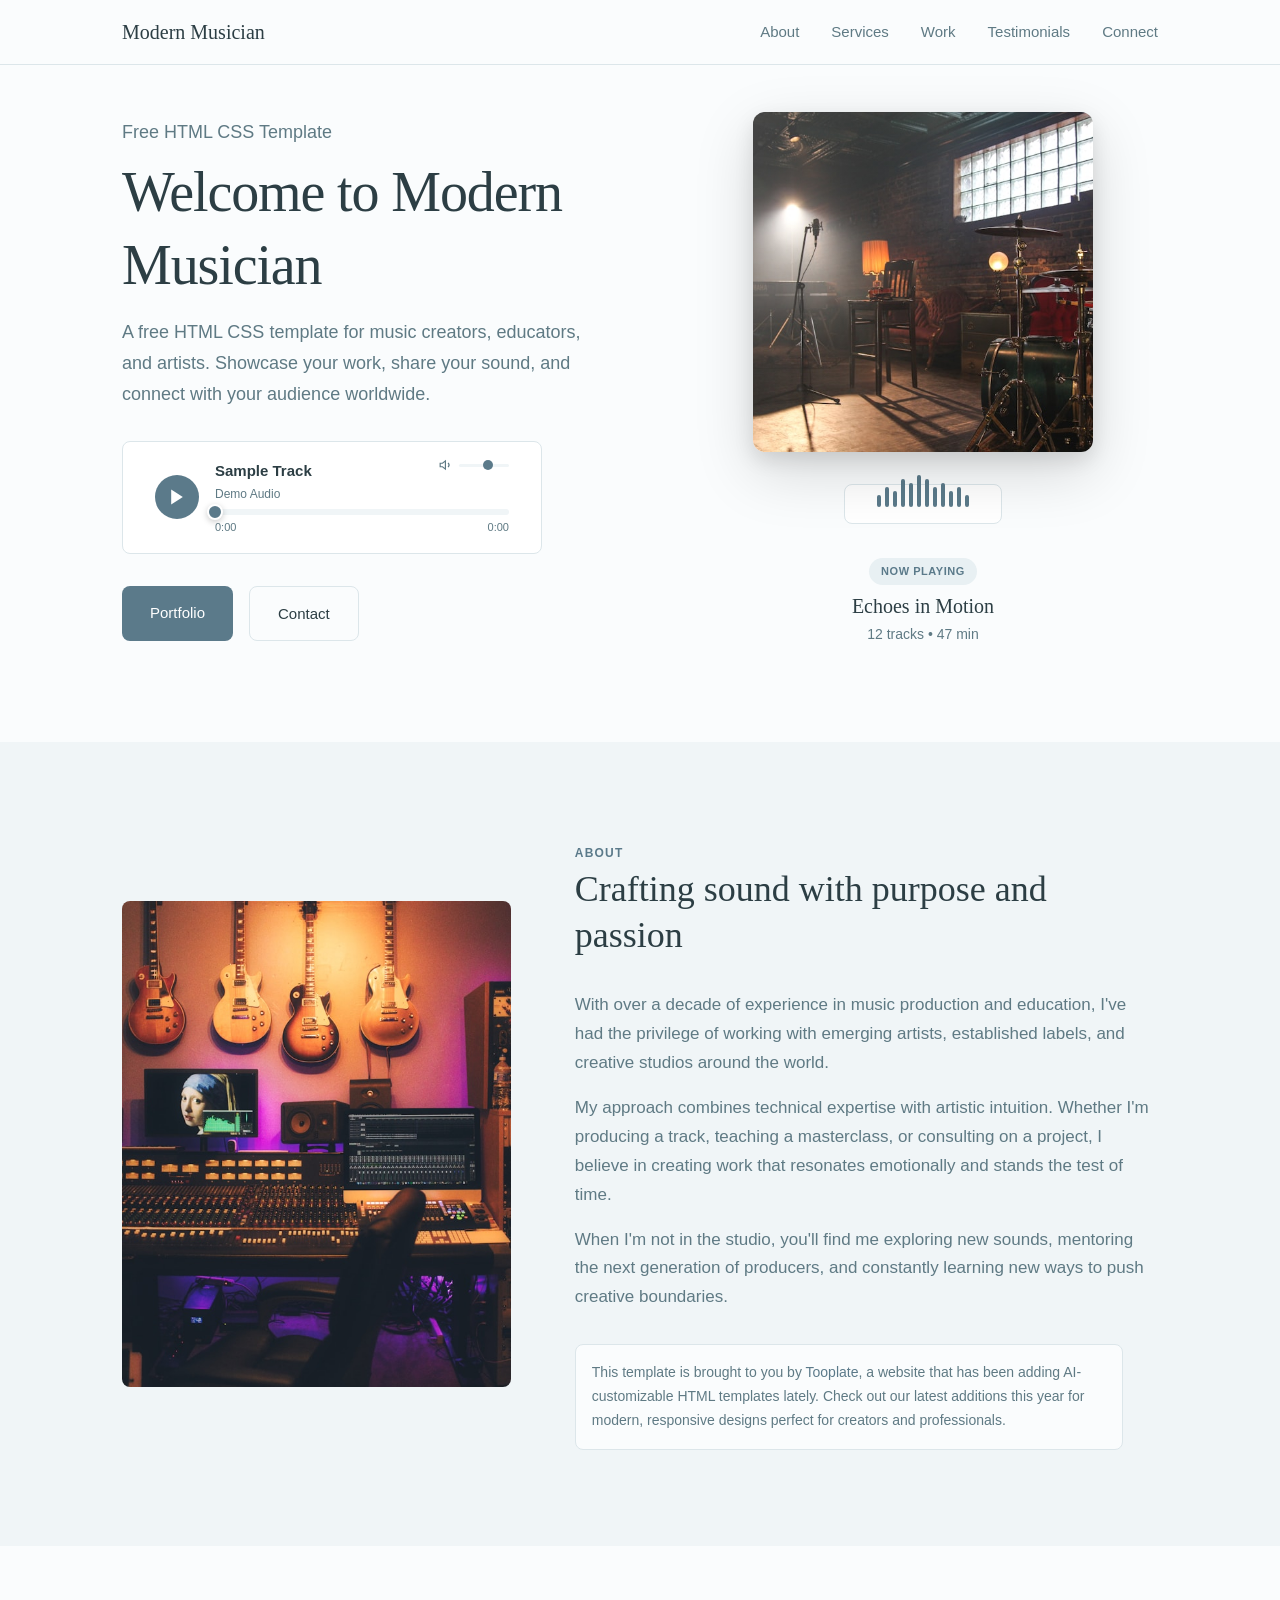
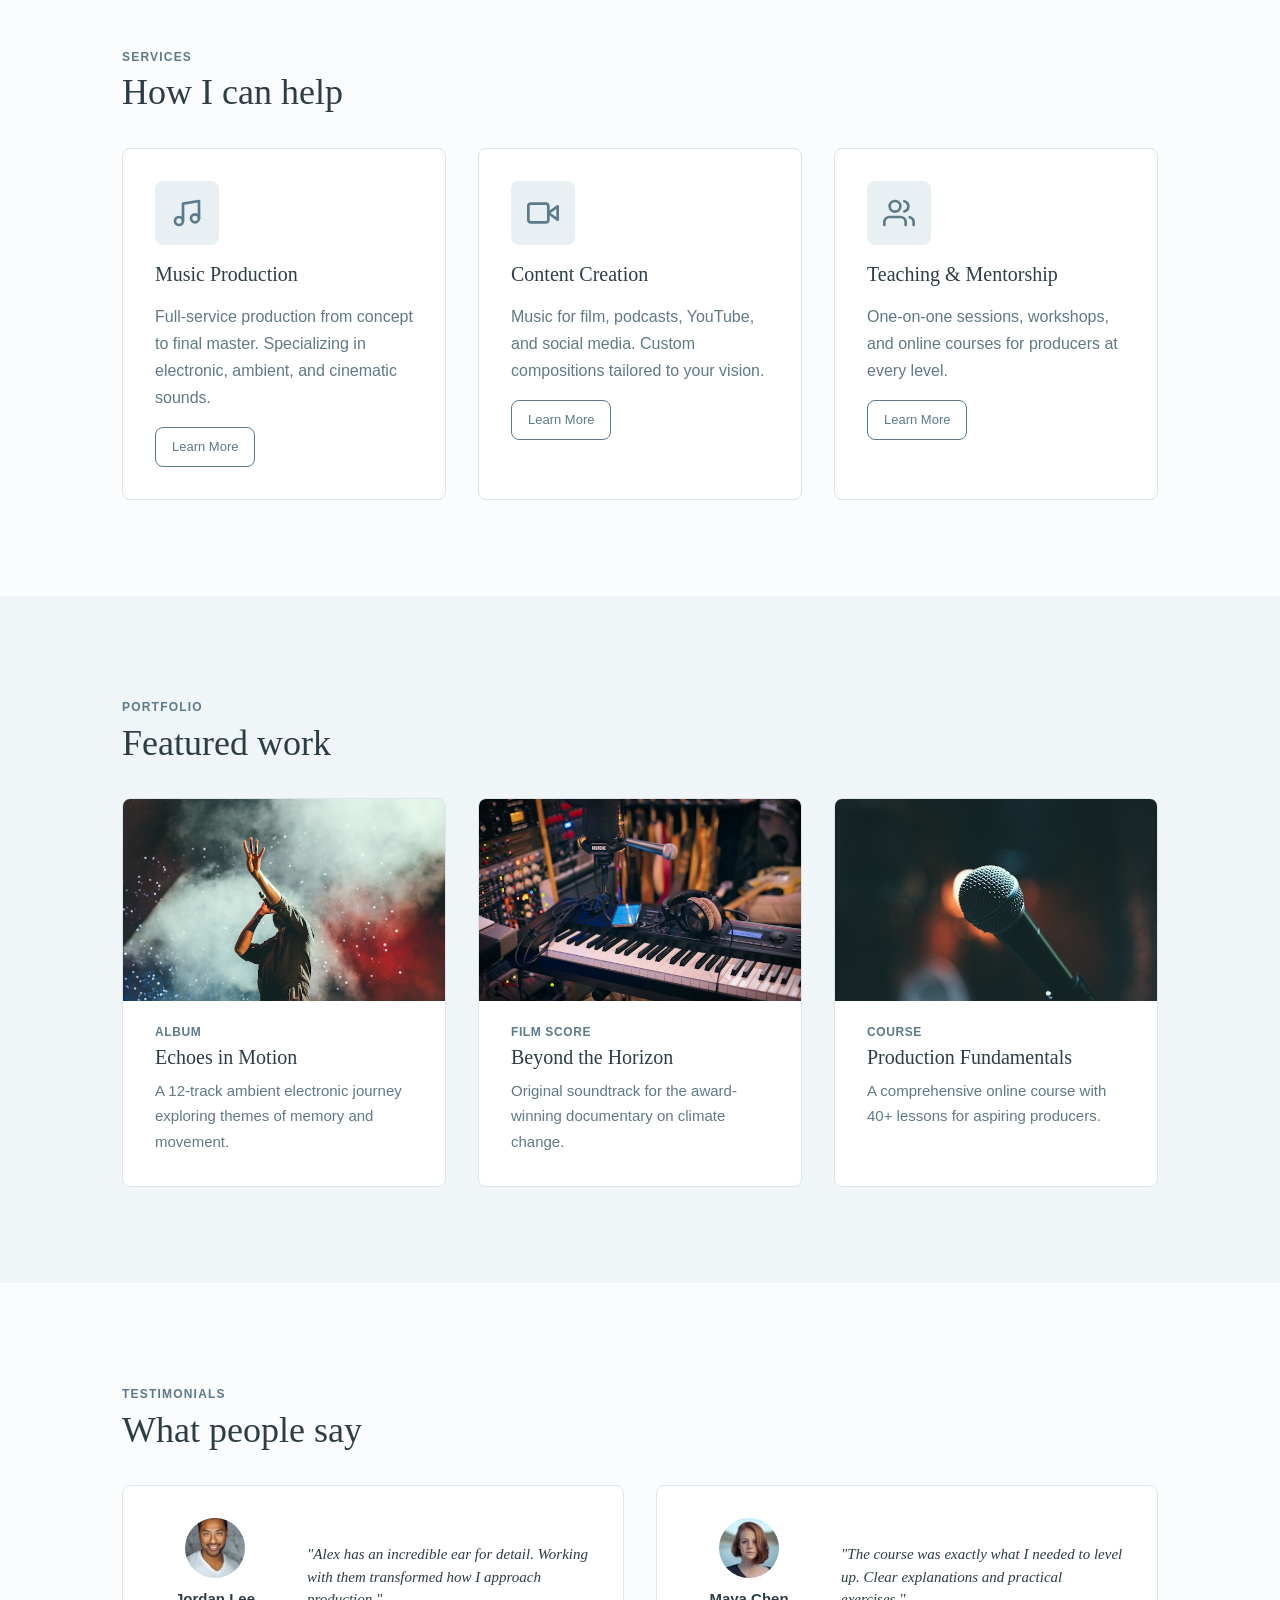
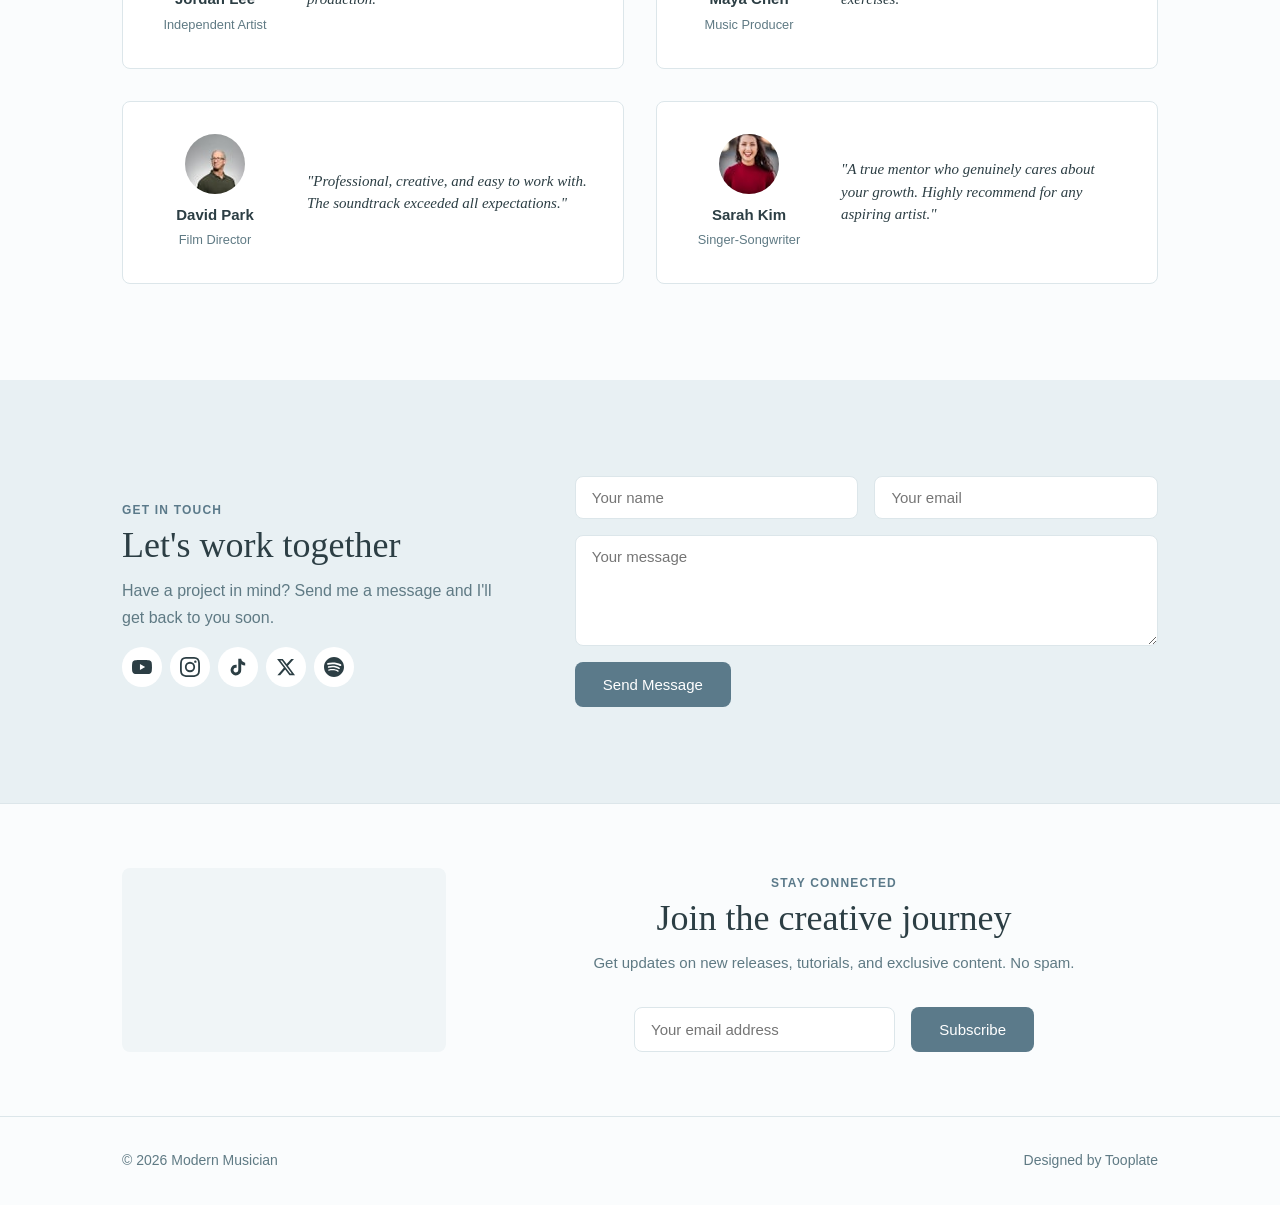
==== index.html @ 37bf0f90 "add a file" ====
<!DOCTYPE html>
<html lang="en">
<head>
    <meta charset="UTF-8">
    <meta name="viewport" content="width=device-width, initial-scale=1.0">
    <meta name="description" content="Personal brand website for music creators, teachers, and freelancers">
    <title>Akshara Somanaboina</title>
    <link rel="stylesheet" href="tooplate-musician-style.css">
<!--

Tooplate 2155 Modern Musician

https://www.tooplate.com/view/2155-modern-musician

Free HTML CSS Template

-->
</head>
<body>
    <!-- Header -->
    <header class="header">
        <div class="container header-inner">
            <a href="#" class="logo">Modern Musician</a>
            <button class="nav-toggle" aria-label="Toggle navigation" aria-expanded="false">
                <span></span>
                <span></span>
                <span></span>
            </button>
            <nav class="nav" id="nav">
                <ul class="nav-list">
                    <li><a href="#about" class="nav-link">About</a></li>
                    <li><a href="#services" class="nav-link">Services</a></li>
                    <li><a href="#work" class="nav-link">Work</a></li>
                    <li><a href="#testimonials" class="nav-link">Testimonials</a></li>
                    <li><a href="#contact" class="nav-link">Connect</a></li>
                </ul>
            </nav>
        </div>
    </header>

    <!-- Hero Section -->
    <section class="hero" id="hero">
        <div class="container">
            <div class="hero-grid">
                <div class="hero-content">
                    <p class="hero-tagline">Free HTML CSS Template</p>
                    <h1>Welcome to Modern Musician</h1>
                    <p class="hero-description">A free HTML CSS template for music creators, educators, and artists. Showcase your work, share your sound, and connect with your audience worldwide.</p>
                    
                    <!-- Audio Player -->
                    <div class="audio-player" id="audioPlayer">
                        <button class="audio-play-btn" id="playBtn" aria-label="Play">
                            <svg class="icon-play" width="20" height="20" viewBox="0 0 24 24" fill="currentColor">
                                <polygon points="5 3 19 12 5 21 5 3"/>
                            </svg>
                            <svg class="icon-pause" width="20" height="20" viewBox="0 0 24 24" fill="currentColor" style="display: none;">
                                <rect x="6" y="4" width="4" height="16"/>
                                <rect x="14" y="4" width="4" height="16"/>
                            </svg>
                        </button>
                        <div class="audio-info">
                            <div class="audio-track-row">
                                <div class="audio-track-info">
                                    <span class="audio-title">Sample Track</span>
                                    <span class="audio-artist">Demo Audio</span>
                                </div>
                                <div class="volume-control">
                                    <svg class="volume-icon" width="14" height="14" viewBox="0 0 24 24" fill="none" stroke="currentColor" stroke-width="2">
                                        <polygon points="11 5 6 9 2 9 2 15 6 15 11 19 11 5"/>
                                        <path d="M15.54 8.46a5 5 0 0 1 0 7.07"/>
                                    </svg>
                                    <input type="range" id="volumeSlider" class="volume-slider" min="0" max="100" value="60">
                                </div>
                            </div>
                            <div class="audio-progress-wrap">
                                <div class="audio-progress-bar" id="progressBar">
                                    <div class="audio-progress-bg"></div>
                                    <div class="audio-progress" id="progress"></div>
                                    <div class="audio-progress-handle" id="progressHandle"></div>
                                </div>
                                <div class="audio-time">
                                    <span id="currentTime">0:00</span>
                                    <span id="duration">0:00</span>
                                </div>
                            </div>
                        </div>
                        <audio id="audio" preload="auto">
                            <source src="https://upload.wikimedia.org/wikipedia/commons/6/6e/Micronesia_National_Anthem.ogg" type="audio/ogg">
                            <!-- Replace with your own audio file: <source src="your-track.mp3" type="audio/mpeg"> -->
                        </audio>
                    </div>

                    <div class="btn-group">
                        <a href="#work" class="btn btn-primary">Portfolio</a>
                        <a href="#contact" class="btn btn-secondary">Contact</a>
                    </div>
                </div>

                <!-- Hero Visual -->
                <div class="hero-visual">
                    <div class="album-showcase">
                        <div class="album-cover">
                            <img src="images/musician-image-01.jpg" alt="Echoes in Motion album cover">
                            <div class="album-reflection"></div>
                        </div>
                        <div class="audio-visualizer" id="visualizer">
                            <span class="bar"></span>
                            <span class="bar"></span>
                            <span class="bar"></span>
                            <span class="bar"></span>
                            <span class="bar"></span>
                            <span class="bar"></span>
                            <span class="bar"></span>
                            <span class="bar"></span>
                            <span class="bar"></span>
                            <span class="bar"></span>
                            <span class="bar"></span>
                            <span class="bar"></span>
                        </div>
                        <div class="album-info-card">
                            <span class="album-badge">Now Playing</span>
                            <h3>Echoes in Motion</h3>
                            <p>12 tracks • 47 min</p>
                        </div>
                    </div>
                </div>
            </div>
        </div>
    </section>

    <!-- About Section -->
    <section class="about" id="about">
        <div class="container">
            <div class="about-grid">
                <div class="about-image">
                    <!-- Replace with your image -->
                    <img src="images/musician-image-02.jpg" alt="Modern Musician portrait">
                </div>
                <div class="about-text">
                    <span class="section-label">About</span>
                    <h2>Crafting sound with purpose and passion</h2>
                    <p>With over a decade of experience in music production and education, I've had the privilege of working with emerging artists, established labels, and creative studios around the world.</p>
                    <p>My approach combines technical expertise with artistic intuition. Whether I'm producing a track, teaching a masterclass, or consulting on a project, I believe in creating work that resonates emotionally and stands the test of time.</p>
                    <p>When I'm not in the studio, you'll find me exploring new sounds, mentoring the next generation of producers, and constantly learning new ways to push creative boundaries.</p>
                    <p class="about-note">This template is brought to you by <a href="about-tooplate.html">Tooplate</a>, a website that has been adding AI-customizable HTML templates lately. Check out our latest additions this year for modern, responsive designs perfect for creators and professionals.</p>
                </div>
            </div>
        </div>
    </section>

    <!-- Services Section -->
    <section class="services" id="services">
        <div class="container">
            <span class="section-label">Services</span>
            <h2>How I can help</h2>
            <div class="services-grid">
                <article class="service-card">
                    <div class="service-icon">
                        <svg width="24" height="24" viewBox="0 0 24 24" fill="none" stroke="currentColor" stroke-width="2" stroke-linecap="round" stroke-linejoin="round">
                            <path d="M9 18V5l12-2v13"/>
                            <circle cx="6" cy="18" r="3"/>
                            <circle cx="18" cy="16" r="3"/>
                        </svg>
                    </div>
                    <h3>Music Production</h3>
                    <p>Full-service production from concept to final master. Specializing in electronic, ambient, and cinematic sounds.</p>
                    <a href="#" class="btn-small">Learn More</a>
                </article>
                <article class="service-card">
                    <div class="service-icon">
                        <svg width="24" height="24" viewBox="0 0 24 24" fill="none" stroke="currentColor" stroke-width="2" stroke-linecap="round" stroke-linejoin="round">
                            <polygon points="23 7 16 12 23 17 23 7"/>
                            <rect x="1" y="5" width="15" height="14" rx="2" ry="2"/>
                        </svg>
                    </div>
                    <h3>Content Creation</h3>
                    <p>Music for film, podcasts, YouTube, and social media. Custom compositions tailored to your vision.</p>
                    <a href="#" class="btn-small">Learn More</a>
                </article>
                <article class="service-card">
                    <div class="service-icon">
                        <svg width="24" height="24" viewBox="0 0 24 24" fill="none" stroke="currentColor" stroke-width="2" stroke-linecap="round" stroke-linejoin="round">
                            <path d="M17 21v-2a4 4 0 0 0-4-4H5a4 4 0 0 0-4 4v2"/>
                            <circle cx="9" cy="7" r="4"/>
                            <path d="M23 21v-2a4 4 0 0 0-3-3.87"/>
                            <path d="M16 3.13a4 4 0 0 1 0 7.75"/>
                        </svg>
                    </div>
                    <h3>Teaching & Mentorship</h3>
                    <p>One-on-one sessions, workshops, and online courses for producers at every level.</p>
                    <a href="#" class="btn-small">Learn More</a>
                </article>
            </div>
        </div>
    </section>

    <!-- Featured Work Section -->
    <section class="work" id="work">
        <div class="container">
            <span class="section-label">Portfolio</span>
            <h2>Featured work</h2>
            <div class="work-grid">
                <article class="work-card">
                    <div class="work-image">
                        <img src="images/musician-image-03.jpg" alt="Echoes album artwork">
                    </div>
                    <div class="work-info">
                        <span class="work-category">Album</span>
                        <h3>Echoes in Motion</h3>
                        <p>A 12-track ambient electronic journey exploring themes of memory and movement.</p>
                    </div>
                </article>
                <article class="work-card">
                    <div class="work-image">
                        <img src="images/musician-image-04.jpg" alt="Documentary film still">
                    </div>
                    <div class="work-info">
                        <span class="work-category">Film Score</span>
                        <h3>Beyond the Horizon</h3>
                        <p>Original soundtrack for the award-winning documentary on climate change.</p>
                    </div>
                </article>
                <article class="work-card">
                    <div class="work-image">
                        <img src="images/musician-image-05.jpg" alt="Online course preview">
                    </div>
                    <div class="work-info">
                        <span class="work-category">Course</span>
                        <h3>Production Fundamentals</h3>
                        <p>A comprehensive online course with 40+ lessons for aspiring producers.</p>
                    </div>
                </article>
            </div>
        </div>
    </section>

    <!-- Testimonials Section -->
    <section class="testimonials" id="testimonials">
        <div class="container">
            <span class="section-label">Testimonials</span>
            <h2>What people say</h2>
            <div class="testimonials-grid">
                <article class="testimonial-card">
                    <div class="testimonial-author">
                        <div class="testimonial-avatar">
                            <img src="images/musician-avatar-11.jpg" alt="Jordan Lee">
                        </div>
                        <p class="testimonial-name">Jordan Lee</p>
                        <p class="testimonial-role">Independent Artist</p>
                    </div>
                    <p class="testimonial-text">"Alex has an incredible ear for detail. Working with them transformed how I approach production."</p>
                </article>
                <article class="testimonial-card">
                    <div class="testimonial-author">
                        <div class="testimonial-avatar">
                            <img src="images/musician-avatar-12.jpg" alt="Maya Chen">
                        </div>
                        <p class="testimonial-name">Maya Chen</p>
                        <p class="testimonial-role">Music Producer</p>
                    </div>
                    <p class="testimonial-text">"The course was exactly what I needed to level up. Clear explanations and practical exercises."</p>
                </article>
                <article class="testimonial-card">
                    <div class="testimonial-author">
                        <div class="testimonial-avatar">
                            <img src="images/musician-avatar-13.jpg" alt="David Park">
                        </div>
                        <p class="testimonial-name">David Park</p>
                        <p class="testimonial-role">Film Director</p>
                    </div>
                    <p class="testimonial-text">"Professional, creative, and easy to work with. The soundtrack exceeded all expectations."</p>
                </article>
                <article class="testimonial-card">
                    <div class="testimonial-author">
                        <div class="testimonial-avatar">
                            <img src="images/musician-avatar-14.jpg" alt="Sarah Kim">
                        </div>
                        <p class="testimonial-name">Sarah Kim</p>
                        <p class="testimonial-role">Singer-Songwriter</p>
                    </div>
                    <p class="testimonial-text">"A true mentor who genuinely cares about your growth. Highly recommend for any aspiring artist."</p>
                </article>
            </div>
        </div>
    </section>

    <!-- Contact Section -->
    <section class="contact" id="contact">
        <div class="container">
            <div class="contact-grid">
                <div class="contact-info">
                    <span class="section-label">Get in Touch</span>
                    <h2>Let's work together</h2>
                    <p>Have a project in mind? Send me a message and I'll get back to you soon.</p>
                    <div class="social-links">
                        <a href="#" class="social-link" aria-label="YouTube">
                            <svg width="20" height="20" viewBox="0 0 24 24" fill="currentColor">
                                <path d="M23.498 6.186a3.016 3.016 0 0 0-2.122-2.136C19.505 3.545 12 3.545 12 3.545s-7.505 0-9.377.505A3.017 3.017 0 0 0 .502 6.186C0 8.07 0 12 0 12s0 3.93.502 5.814a3.016 3.016 0 0 0 2.122 2.136c1.871.505 9.376.505 9.376.505s7.505 0 9.377-.505a3.015 3.015 0 0 0 2.122-2.136C24 15.93 24 12 24 12s0-3.93-.502-5.814zM9.545 15.568V8.432L15.818 12l-6.273 3.568z"/>
                            </svg>
                        </a>
                        <a href="#" class="social-link" aria-label="Instagram">
                            <svg width="20" height="20" viewBox="0 0 24 24" fill="currentColor">
                                <path d="M12 2.163c3.204 0 3.584.012 4.85.07 3.252.148 4.771 1.691 4.919 4.919.058 1.265.069 1.645.069 4.849 0 3.205-.012 3.584-.069 4.849-.149 3.225-1.664 4.771-4.919 4.919-1.266.058-1.644.07-4.85.07-3.204 0-3.584-.012-4.849-.07-3.26-.149-4.771-1.699-4.919-4.92-.058-1.265-.07-1.644-.07-4.849 0-3.204.013-3.583.07-4.849.149-3.227 1.664-4.771 4.919-4.919 1.266-.057 1.645-.069 4.849-.069zM12 0C8.741 0 8.333.014 7.053.072 2.695.272.273 2.69.073 7.052.014 8.333 0 8.741 0 12c0 3.259.014 3.668.072 4.948.2 4.358 2.618 6.78 6.98 6.98C8.333 23.986 8.741 24 12 24c3.259 0 3.668-.014 4.948-.072 4.354-.2 6.782-2.618 6.979-6.98.059-1.28.073-1.689.073-4.948 0-3.259-.014-3.667-.072-4.947-.196-4.354-2.617-6.78-6.979-6.98C15.668.014 15.259 0 12 0zm0 5.838a6.162 6.162 0 1 0 0 12.324 6.162 6.162 0 0 0 0-12.324zM12 16a4 4 0 1 1 0-8 4 4 0 0 1 0 8zm6.406-11.845a1.44 1.44 0 1 0 0 2.881 1.44 1.44 0 0 0 0-2.881z"/>
                            </svg>
                        </a>
                        <a href="#" class="social-link" aria-label="TikTok">
                            <svg width="20" height="20" viewBox="0 0 24 24" fill="currentColor">
                                <path d="M19.59 6.69a4.83 4.83 0 0 1-3.77-4.25V2h-3.45v13.67a2.89 2.89 0 0 1-5.2 1.74 2.89 2.89 0 0 1 2.31-4.64 2.93 2.93 0 0 1 .88.13V9.4a6.84 6.84 0 0 0-1-.05A6.33 6.33 0 0 0 5 20.1a6.34 6.34 0 0 0 10.86-4.43v-7a8.16 8.16 0 0 0 4.77 1.52v-3.4a4.85 4.85 0 0 1-1-.1z"/>
                            </svg>
                        </a>
                        <a href="#" class="social-link" aria-label="Twitter">
                            <svg width="20" height="20" viewBox="0 0 24 24" fill="currentColor">
                                <path d="M18.244 2.25h3.308l-7.227 8.26 8.502 11.24H16.17l-5.214-6.817L4.99 21.75H1.68l7.73-8.835L1.254 2.25H8.08l4.713 6.231zm-1.161 17.52h1.833L7.084 4.126H5.117z"/>
                            </svg>
                        </a>
                        <a href="#" class="social-link" aria-label="Spotify">
                            <svg width="20" height="20" viewBox="0 0 24 24" fill="currentColor">
                                <path d="M12 0C5.4 0 0 5.4 0 12s5.4 12 12 12 12-5.4 12-12S18.66 0 12 0zm5.521 17.34c-.24.359-.66.48-1.021.24-2.82-1.74-6.36-2.101-10.561-1.141-.418.122-.779-.179-.899-.539-.12-.421.18-.78.54-.9 4.56-1.021 8.52-.6 11.64 1.32.42.18.479.659.301 1.02zm1.44-3.3c-.301.42-.841.6-1.262.3-3.239-1.98-8.159-2.58-11.939-1.38-.479.12-1.02-.12-1.14-.6-.12-.48.12-1.021.6-1.141C9.6 9.9 15 10.561 18.72 12.84c.361.181.54.78.241 1.2zm.12-3.36C15.24 8.4 8.82 8.16 5.16 9.301c-.6.179-1.2-.181-1.38-.721-.18-.601.18-1.2.72-1.381 4.26-1.26 11.28-1.02 15.721 1.621.539.3.719 1.02.419 1.56-.299.421-1.02.599-1.559.3z"/>
                            </svg>
                        </a>
                    </div>
                </div>
                <form class="contact-form" action="#" method="post">
                    <div class="form-row">
                        <input type="text" class="form-input" name="name" placeholder="Your name" required>
                        <input type="email" class="form-input" name="email" placeholder="Your email" required>
                    </div>
                    <textarea class="form-input form-textarea" name="message" placeholder="Your message" rows="5" required></textarea>
                    <button type="submit" class="btn btn-primary">Send Message</button>
                </form>
            </div>
        </div>
    </section>

    <!-- Newsletter Section -->
    <section class="newsletter" id="newsletter">
        <div class="container">
            <div class="newsletter-grid">
                <div class="newsletter-map">
                    <iframe 
                        src="https://www.google.com/maps/embed?pb=!1m18!1m12!1m3!1d423286.27404345275!2d-118.69192047471653!3d34.02016130653294!2m3!1f0!2f0!3f0!3m2!1i1024!2i768!4f13.1!3m3!1m2!1s0x80c2c75ddc27da13%3A0xe22fdf6f254608f4!2sLos%20Angeles%2C%20CA%2C%20USA!5e0!3m2!1sen!2s!4v1699900000000!5m2!1sen!2s" 
                        width="100%" 
                        height="100%" 
                        style="border:0; border-radius: 8px;" 
                        allowfullscreen="" 
                        loading="lazy" 
                        referrerpolicy="no-referrer-when-downgrade">
                    </iframe>
                </div>
                <div class="newsletter-content">
                    <span class="section-label">Stay Connected</span>
                    <h3>Join the creative journey</h3>
                    <p>Get updates on new releases, tutorials, and exclusive content. No spam.</p>
                    <form class="newsletter-form" action="#" method="post">
                        <input type="email" class="form-input" name="email" placeholder="Your email address" required>
                        <button type="submit" class="btn btn-primary">Subscribe</button>
                    </form>
                </div>
            </div>
        </div>
    </section>

    <!-- Footer -->
    <footer class="footer">
        <div class="container footer-content">
            <p class="footer-copyright">© 2026 Modern Musician</p>
            <a href="https://www.tooplate.com" rel="nofollow" class="footer-credit">Designed by Tooplate</a>
        </div>
    </footer>

    <!-- JavaScript for navigation and audio player -->
    <script src="tooplate-musician-script.js"></script>
</body>
</html>
---- tooplate-musician-style.css ----
@charset "utf-8";
/* CSS Document 

Tooplate 2155 Modern Musician

https://www.tooplate.com/view/2155-modern-musician

*/
:root {
	/* Colors */
	--color-primary: #5b7a8a;
	--color-primary-light: #e8f0f3;
	--color-primary-dark: #3d5561;
	--color-text: #2c3e44;
	--color-text-light: #5f7a84;
	--color-bg: #fafcfd;
	--color-bg-alt: #f0f5f7;
	--color-white: #ffffff;
	--color-border: #dce6ea;

	/* Typography */
	--font-main: -apple-system, BlinkMacSystemFont, "Segoe UI", Roboto, "Helvetica Neue", Arial, sans-serif;
	--font-heading: "Georgia", "Times New Roman", serif;

	/* Spacing */
	--space-xs: 0.5rem;
	--space-sm: 1rem;
	--space-md: 2rem;
	--space-lg: 4rem;
	--space-xl: 6rem;

	/* Layout */
	--max-width: 1100px;
	--border-radius: 8px;
}

/* ===========================================
           Reset & Base Styles
           =========================================== */
*,
*::before,
*::after {
	box-sizing: border-box;
	margin: 0;
	padding: 0;
}

html {
	scroll-behavior: smooth;
}

body {
	font-family: var(--font-main);
	font-size: 1rem;
	line-height: 1.7;
	color: var(--color-text);
	background-color: var(--color-bg);
}

img {
	max-width: 100%;
	height: auto;
	display: block;
}

a {
	color: var(--color-primary);
	text-decoration: none;
	transition: color 0.2s ease;
}

a:hover {
	color: var(--color-primary-dark);
}

/* ===========================================
           Typography
           =========================================== */
h1,
h2,
h3,
h4 {
	font-family: var(--font-heading);
	font-weight: 400;
	line-height: 1.3;
	color: var(--color-text);
}

h1 {
	font-size: clamp(2.5rem, 5vw, 3.5rem);
	letter-spacing: -0.02em;
}

h2 {
	font-size: clamp(1.75rem, 3vw, 2.25rem);
	margin-bottom: var(--space-md);
}

h3 {
	font-size: 1.25rem;
	margin-bottom: var(--space-sm);
}

p {
	margin-bottom: var(--space-sm);
}

/* ===========================================
           Layout Components
           =========================================== */
.container {
	width: 100%;
	max-width: var(--max-width);
	margin: 0 auto;
	padding: 0 var(--space-md);
}

section {
	padding: var(--space-xl) 0;
}

.section-label {
	font-family: var(--font-main);
	font-size: 0.75rem;
	font-weight: 600;
	letter-spacing: 0.1em;
	text-transform: uppercase;
	color: var(--color-primary);
	margin-bottom: var(--space-xs);
}

/* ===========================================
           Buttons
           =========================================== */
.btn {
	display: inline-block;
	padding: 0.875rem 1.75rem;
	font-family: var(--font-main);
	font-size: 0.9375rem;
	font-weight: 500;
	text-align: center;
	border: none;
	border-radius: var(--border-radius);
	cursor: pointer;
	transition: all 0.2s ease;
}

.btn-primary {
	background-color: var(--color-primary);
	color: var(--color-white);
}

.btn-primary:hover {
	background-color: var(--color-primary-dark);
	color: var(--color-white);
}

.btn-secondary {
	background-color: transparent;
	color: var(--color-text);
	border: 1px solid var(--color-border);
}

.btn-secondary:hover {
	background-color: var(--color-bg-alt);
	border-color: var(--color-text-light);
	color: var(--color-text);
}

.btn-group {
	display: flex;
	flex-wrap: wrap;
	gap: var(--space-sm);
}

/* ===========================================
           Header & Navigation
           =========================================== */
.header {
	position: fixed;
	top: 0;
	left: 0;
	right: 0;
	background-color: rgba(250, 252, 253, 0.95);
	backdrop-filter: blur(8px);
	z-index: 100;
	border-bottom: 1px solid var(--color-border);
}

.header-inner {
	display: flex;
	align-items: center;
	justify-content: space-between;
	height: 4rem;
}

.logo {
	font-family: var(--font-heading);
	font-size: 1.25rem;
	color: var(--color-text);
}

.nav-list {
	display: flex;
	gap: var(--space-md);
	list-style: none;
}

.nav-link {
	font-size: 0.9375rem;
	color: var(--color-text-light);
}

.nav-link:hover {
	color: var(--color-text);
}

.nav-toggle {
	display: none;
	background: none;
	border: none;
	cursor: pointer;
	padding: var(--space-xs);
}

.nav-toggle span {
	display: block;
	width: 24px;
	height: 2px;
	background-color: var(--color-text);
	margin: 5px 0;
	transition: 0.2s;
}

/* ===========================================
           Hero Section
           =========================================== */
.hero {
	display: flex;
	align-items: center;
	padding-top: 7rem;
	padding-bottom: var(--space-xl);
	background-color: var(--color-bg);
}

.hero-grid {
	display: grid;
	grid-template-columns: 1fr;
	gap: var(--space-lg);
	align-items: center;
}

.hero-content {
	max-width: 540px;
}

.hero-tagline {
	font-size: 1.125rem;
	color: var(--color-text-light);
	margin-bottom: var(--space-xs);
}

.hero h1 {
	margin-bottom: var(--space-sm);
}

.hero-description {
	font-size: 1.125rem;
	color: var(--color-text-light);
	margin-bottom: var(--space-md);
}

/* Hero Visual / Album Showcase */
.hero-visual {
	display: flex;
	justify-content: center;
	align-items: center;
}

.album-showcase {
	position: relative;
	display: flex;
	flex-direction: column;
	align-items: center;
	gap: var(--space-md);
}

.album-cover {
	position: relative;
	width: 280px;
	height: 280px;
	border-radius: 12px;
	overflow: hidden;
	box-shadow:
		0 20px 60px rgba(0, 0, 0, 0.15),
		0 8px 20px rgba(0, 0, 0, 0.1);
}

.album-cover img {
	width: 100%;
	height: 100%;
	object-fit: cover;
}

.album-reflection {
	position: absolute;
	inset: 0;
	background: linear-gradient(135deg,
			rgba(255, 255, 255, 0.2) 0%,
			rgba(255, 255, 255, 0) 50%);
	pointer-events: none;
}

.audio-visualizer {
	display: flex;
	align-items: flex-end;
	justify-content: center;
	gap: 4px;
	height: 40px;
	padding: var(--space-sm) var(--space-md);
	background-color: var(--color-white);
	border-radius: var(--border-radius);
	border: 1px solid var(--color-border);
}

.audio-visualizer .bar {
	width: 4px;
	background-color: var(--color-primary);
	border-radius: 2px;
	height: 8px;
	transition: height 0.1s ease;
}

.audio-visualizer.playing .bar {
	animation: visualizer 0.5s ease-in-out infinite alternate;
}

.audio-visualizer .bar:nth-child(1) {
	height: 12px;
	animation-delay: 0s;
}

.audio-visualizer .bar:nth-child(2) {
	height: 20px;
	animation-delay: 0.1s;
}

.audio-visualizer .bar:nth-child(3) {
	height: 16px;
	animation-delay: 0.15s;
}

.audio-visualizer .bar:nth-child(4) {
	height: 28px;
	animation-delay: 0.2s;
}

.audio-visualizer .bar:nth-child(5) {
	height: 24px;
	animation-delay: 0.05s;
}

.audio-visualizer .bar:nth-child(6) {
	height: 32px;
	animation-delay: 0.25s;
}

.audio-visualizer .bar:nth-child(7) {
	height: 28px;
	animation-delay: 0.1s;
}

.audio-visualizer .bar:nth-child(8) {
	height: 20px;
	animation-delay: 0.3s;
}

.audio-visualizer .bar:nth-child(9) {
	height: 24px;
	animation-delay: 0.15s;
}

.audio-visualizer .bar:nth-child(10) {
	height: 16px;
	animation-delay: 0.2s;
}

.audio-visualizer .bar:nth-child(11) {
	height: 20px;
	animation-delay: 0.05s;
}

.audio-visualizer .bar:nth-child(12) {
	height: 12px;
	animation-delay: 0.25s;
}

@keyframes visualizer {
	0% {
		transform: scaleY(0.3);
	}

	100% {
		transform: scaleY(1);
	}
}

.album-info-card {
	text-align: center;
}

.album-badge {
	display: inline-block;
	padding: 4px 12px;
	font-size: 0.6875rem;
	font-weight: 600;
	letter-spacing: 0.05em;
	text-transform: uppercase;
	color: var(--color-primary);
	background-color: var(--color-primary-light);
	border-radius: 20px;
	margin-bottom: var(--space-xs);
}

.album-info-card h3 {
	font-family: var(--font-heading);
	font-size: 1.25rem;
	margin-bottom: 4px;
}

.album-info-card p {
	font-size: 0.875rem;
	color: var(--color-text-light);
	margin-bottom: 0;
}

@media (min-width: 900px) {
	.hero-grid {
		grid-template-columns: 1fr 1fr;
		gap: var(--space-xl);
	}

	.album-cover {
		width: 340px;
		height: 340px;
	}
}

.hero-description {
	font-size: 1.125rem;
	color: var(--color-text-light);
	margin-bottom: var(--space-md);
	max-width: 480px;
}

/* ===========================================
           Audio Player
           =========================================== */
.audio-player {
	display: flex;
	align-items: center;
	gap: var(--space-sm);
	padding: var(--space-sm) var(--space-md);
	background-color: var(--color-white);
	border: 1px solid var(--color-border);
	border-radius: var(--border-radius);
	margin-bottom: var(--space-md);
	max-width: 420px;
	user-select: none;
}

.audio-play-btn {
	width: 44px;
	height: 44px;
	min-width: 44px;
	display: flex;
	align-items: center;
	justify-content: center;
	background-color: var(--color-primary);
	color: var(--color-white);
	border: none;
	border-radius: 50%;
	cursor: pointer;
	transition: background-color 0.2s ease, transform 0.1s ease;
}

.audio-play-btn:hover {
	background-color: var(--color-primary-dark);
}

.audio-play-btn:active {
	transform: scale(0.95);
}

.audio-info {
	flex: 1;
	min-width: 0;
}

.audio-track-row {
	display: flex;
	align-items: flex-start;
	justify-content: space-between;
	gap: var(--space-sm);
	margin-bottom: 8px;
}

.audio-track-info {
	display: flex;
	flex-direction: column;
}

.audio-title {
	font-size: 0.9375rem;
	font-weight: 600;
	color: var(--color-text);
	white-space: nowrap;
	overflow: hidden;
	text-overflow: ellipsis;
}

.audio-artist {
	font-size: 0.75rem;
	color: var(--color-text-light);
}

.audio-progress-wrap {
	display: flex;
	flex-direction: column;
	gap: 6px;
}

.audio-progress-bar {
	position: relative;
	height: 6px;
	cursor: pointer;
	padding: 8px 0;
	margin: -8px 0;
}

.audio-progress-bg {
	position: absolute;
	top: 50%;
	left: 0;
	right: 0;
	height: 6px;
	transform: translateY(-50%);
	background-color: var(--color-bg-alt);
	border-radius: 3px;
}

.audio-progress {
	position: absolute;
	top: 50%;
	left: 0;
	height: 6px;
	width: 0%;
	transform: translateY(-50%);
	background-color: var(--color-primary);
	border-radius: 3px;
	pointer-events: none;
}

.audio-progress-handle {
	position: absolute;
	top: 50%;
	left: 0%;
	width: 16px;
	height: 16px;
	background-color: var(--color-primary);
	border: 2px solid var(--color-white);
	border-radius: 50%;
	transform: translate(-50%, -50%);
	box-shadow: 0 2px 6px rgba(0, 0, 0, 0.2);
	cursor: grab;
	transition: transform 0.1s ease;
}

.audio-progress-handle:hover,
.audio-progress-handle.dragging {
	transform: translate(-50%, -50%) scale(1.2);
}

.audio-progress-handle.dragging {
	cursor: grabbing;
}

.audio-time {
	display: flex;
	justify-content: space-between;
	font-size: 0.6875rem;
	color: var(--color-text-light);
	font-variant-numeric: tabular-nums;
}

/* Volume Control */
.volume-control {
	display: none;
	align-items: center;
	gap: 6px;
}

.volume-icon {
	color: var(--color-text-light);
	flex-shrink: 0;
}

.volume-slider {
	-webkit-appearance: none;
	appearance: none;
	width: 50px;
	height: 3px;
	background: var(--color-bg-alt);
	border-radius: 2px;
	outline: none;
	cursor: pointer;
}

.volume-slider::-webkit-slider-thumb {
	-webkit-appearance: none;
	appearance: none;
	width: 10px;
	height: 10px;
	background: var(--color-primary);
	border-radius: 50%;
	cursor: pointer;
	transition: transform 0.1s ease;
}

.volume-slider::-webkit-slider-thumb:hover {
	transform: scale(1.2);
}

.volume-slider::-moz-range-thumb {
	width: 10px;
	height: 10px;
	background: var(--color-primary);
	border: none;
	border-radius: 50%;
	cursor: pointer;
}

@media (min-width: 400px) {
	.volume-control {
		display: flex;
	}
}

/* ===========================================
           About Section
           =========================================== */
.about {
	background-color: var(--color-bg-alt);
}


.about-grid {
	display: grid;
	grid-template-columns: 1fr;
	gap: var(--space-lg);
	align-items: center;
}

.about-image {
	aspect-ratio: 4 / 5;
	background-color: var(--color-border);
	border-radius: var(--border-radius);
	overflow: hidden;
	max-width: 280px;
}

.about-image img {
	width: 100%;
	height: 100%;
	object-fit: cover;
}

@media (min-width: 768px) {
	.about-image {
		max-width: none;
	}
}

.about-text p {
	color: var(--color-text-light);
	font-size: 1.0625rem;
}

.about-text p:last-child {
	margin-bottom: 0;
}

.about-text p.about-note {
	font-size: 0.875rem;
	color: var(--color-text-light);
	margin-top: var(--space-md);
	padding: var(--space-sm);
	background-color: var(--color-bg);
	border: 1px solid var(--color-border);
	border-radius: var(--border-radius);
	width: 94%;
}

/* ===========================================
           Services Section
           =========================================== */
.services-grid {
	display: grid;
	grid-template-columns: 1fr;
	gap: var(--space-md);
}

.service-card {
	padding: var(--space-md);
	background-color: var(--color-white);
	border: 1px solid var(--color-border);
	border-radius: var(--border-radius);
	transition: border-color 0.2s ease;
}

.service-card:hover {
	border-color: var(--color-primary);
}

.service-icon {
	width: 64px;
	height: 64px;
	display: flex;
	align-items: center;
	justify-content: center;
	background-color: var(--color-primary-light);
	border-radius: var(--border-radius);
	margin-bottom: var(--space-sm);
	color: var(--color-primary);
}

.service-icon svg {
	width: 32px;
	height: 32px;
}

.service-card p {
	color: var(--color-text-light);
	margin-bottom: var(--space-sm);
}

.btn-small {
	display: inline-block;
	padding: 0.5rem 1rem;
	font-size: 0.8125rem;
	font-weight: 500;
	color: var(--color-primary);
	background-color: transparent;
	border: 1px solid var(--color-primary);
	border-radius: var(--border-radius);
	transition: all 0.2s ease;
}

.btn-small:hover {
	background-color: var(--color-primary);
	color: var(--color-white);
}

/* ===========================================
           Featured Work Section
           =========================================== */
.work {
	background-color: var(--color-bg-alt);
}

.work-grid {
	display: grid;
	grid-template-columns: 1fr;
	gap: var(--space-md);
}

.work-card {
	background-color: var(--color-white);
	border-radius: var(--border-radius);
	overflow: hidden;
	border: 1px solid var(--color-border);
	transition: transform 0.2s ease, box-shadow 0.2s ease;
}

.work-card:hover {
	transform: translateY(-4px);
	box-shadow: 0 12px 32px rgba(0, 0, 0, 0.08);
}

.work-image {
	aspect-ratio: 16 / 10;
	background-color: var(--color-border);
	overflow: hidden;
}

.work-image img {
	width: 100%;
	height: 100%;
	object-fit: cover;
}

.work-info {
	padding: var(--space-sm) var(--space-md) var(--space-md);
}

.work-category {
	font-size: 0.75rem;
	font-weight: 600;
	letter-spacing: 0.05em;
	text-transform: uppercase;
	color: var(--color-primary);
	margin-bottom: var(--space-xs);
}

.work-info h3 {
	margin-bottom: var(--space-xs);
}

.work-info p {
	color: var(--color-text-light);
	font-size: 0.9375rem;
	margin-bottom: 0;
}

/* ===========================================
           Testimonials Section
           =========================================== */
.testimonials-grid {
	display: grid;
	grid-template-columns: 1fr;
	gap: var(--space-md);
}

.testimonial-card {
	display: grid;
	grid-template-columns: 120px 1fr;
	gap: var(--space-md);
	padding: var(--space-md);
	background-color: var(--color-white);
	border: 1px solid var(--color-border);
	border-radius: var(--border-radius);
	align-items: center;
}

.testimonial-author {
	display: flex;
	flex-direction: column;
	align-items: center;
	text-align: center;
	gap: 2px;
	width: 120px;
}

.testimonial-avatar {
	width: 60px;
	height: 60px;
	background-color: var(--color-primary-light);
	border-radius: 50%;
	overflow: hidden;
	flex-shrink: 0;
	margin-bottom: 6px;
}

.testimonial-name {
	font-weight: 600;
	color: var(--color-text);
	font-size: 0.9375rem;
	margin: 0;
}

.testimonial-role {
	font-size: 0.6875rem;
	color: var(--color-text-light);
	margin: 0;
}

.testimonial-text {
	font-family: var(--font-heading);
	font-size: 0.9375rem;
	font-style: italic;
	color: var(--color-text);
	margin-bottom: 0;
	line-height: 1.5;
}

.testimonial-avatar img {
	width: 100%;
	height: 100%;
	object-fit: cover;
}

.testimonial-name {
	font-weight: 600;
	color: var(--color-text);
}

.testimonial-role {
	font-size: 0.8rem;
	color: var(--color-text-light);
}

/* ===========================================
           Contact Section
           =========================================== */
.contact {
	background-color: var(--color-primary-light);
	padding: var(--space-xl) 0;
}

.contact-grid {
	display: grid;
	grid-template-columns: 1fr;
	gap: var(--space-md);
	align-items: center;
}

.contact-info h2 {
	margin-bottom: var(--space-xs);
}

.contact-info p {
	color: var(--color-text-light);
	margin-bottom: var(--space-sm);
}

.contact-form {
	display: flex;
	flex-direction: column;
	gap: var(--space-sm);
}

.form-row {
	display: grid;
	grid-template-columns: 1fr;
	gap: var(--space-sm);
}

.form-input {
	padding: 0.75rem 1rem;
	font-family: var(--font-main);
	font-size: 0.9375rem;
	border: 1px solid var(--color-border);
	border-radius: var(--border-radius);
	background-color: var(--color-white);
	transition: border-color 0.2s ease;
}

.form-input:focus {
	outline: none;
	border-color: var(--color-primary);
}

.form-textarea {
	resize: vertical;
	min-height: 80px;
}

.contact-form .btn {
	align-self: flex-start;
}

.social-links {
	display: flex;
	gap: var(--space-xs);
}

.social-link {
	width: 40px;
	height: 40px;
	display: flex;
	align-items: center;
	justify-content: center;
	background-color: var(--color-white);
	border-radius: 50%;
	color: var(--color-text);
	transition: background-color 0.2s ease, color 0.2s ease;
}

.social-link:hover {
	background-color: var(--color-primary);
	color: var(--color-white);
}

@media (min-width: 640px) {
	.form-row {
		grid-template-columns: 1fr 1fr;
	}
}

@media (min-width: 768px) {
	.contact-grid {
		grid-template-columns: 1fr 1.5fr;
		gap: var(--space-lg);
	}
}

/* ===========================================
           Newsletter Section
           =========================================== */
.newsletter {
	background-color: var(--color-bg);
	padding: var(--space-lg) 0;
	border-top: 1px solid var(--color-border);
}

.newsletter-grid {
	display: grid;
	grid-template-columns: 1fr;
	gap: var(--space-md);
	align-items: center;
}

.newsletter-content {
	text-align: center;
}

.newsletter-content h3 {
	font-size: clamp(1.75rem, 3vw, 2.25rem);
	margin-bottom: var(--space-xs);
}

.newsletter-content p {
	color: var(--color-text-light);
	font-size: 0.9375rem;
	margin-bottom: var(--space-md);
}

.newsletter-form {
	display: flex;
	flex-direction: column;
	gap: var(--space-sm);
	max-width: 360px;
	margin: 0 auto;
}

.newsletter-map {
	height: 200px;
	border-radius: var(--border-radius);
	overflow: hidden;
	background-color: var(--color-bg-alt);
}

@media (min-width: 480px) {
	.newsletter-form {
		flex-direction: row;
		max-width: 400px;
	}

	.newsletter-form .form-input {
		flex: 1;
	}

	.newsletter-form .btn {
		flex-shrink: 0;
	}
}

@media (min-width: 768px) {
	.newsletter-grid {
		grid-template-columns: 1fr 2fr;
		gap: var(--space-lg);
	}

	.newsletter-map {
		height: 100%;
		min-height: 180px;
	}
}

/* ===========================================
           Footer
           =========================================== */
.footer {
	padding: var(--space-md) 0;
	background-color: var(--color-bg);
	border-top: 1px solid var(--color-border);
}

.footer-content {
	display: flex;
	align-items: center;
	justify-content: space-between;
	flex-wrap: wrap;
	gap: var(--space-sm);
}

.footer-copyright {
	font-size: 0.875rem;
	color: var(--color-text-light);
	margin: 0;
}

.footer-credit {
	font-size: 0.875rem;
	color: var(--color-text-light);
}

.footer-credit:hover {
	color: var(--color-primary);
}

/* ===========================================
           Responsive Design
           =========================================== */
@media (min-width: 640px) {
	.services-grid {
		grid-template-columns: repeat(2, 1fr);
	}

	.work-grid {
		grid-template-columns: repeat(2, 1fr);
	}
}

@media (min-width: 768px) {
	.about-grid {
		grid-template-columns: 1fr 1.5fr;
	}

	.services-grid {
		grid-template-columns: repeat(3, 1fr);
	}

	.work-grid {
		grid-template-columns: repeat(3, 1fr);
	}
	.testimonials-grid {
		grid-template-columns: repeat(2, 1fr);
	}
}

@media (max-width: 767px) {
	.nav {
		position: fixed;
		top: 4rem;
		left: 0;
		right: 0;
		background-color: var(--color-bg);
		border-bottom: 1px solid var(--color-border);
		padding: var(--space-md);
		transform: translateY(-100%);
		opacity: 0;
		visibility: hidden;
		transition: all 0.3s ease;
		overflow-y: auto;
		max-height: calc(100vh - 4rem);
		max-height: calc(100dvh - 4rem);
	}

	.nav.active {
		transform: translateY(0);
		opacity: 1;
		visibility: visible;
	}

	.nav-list {
		flex-direction: column;
		gap: var(--space-sm);
	}

	.nav-toggle {
		display: block;
	}
}
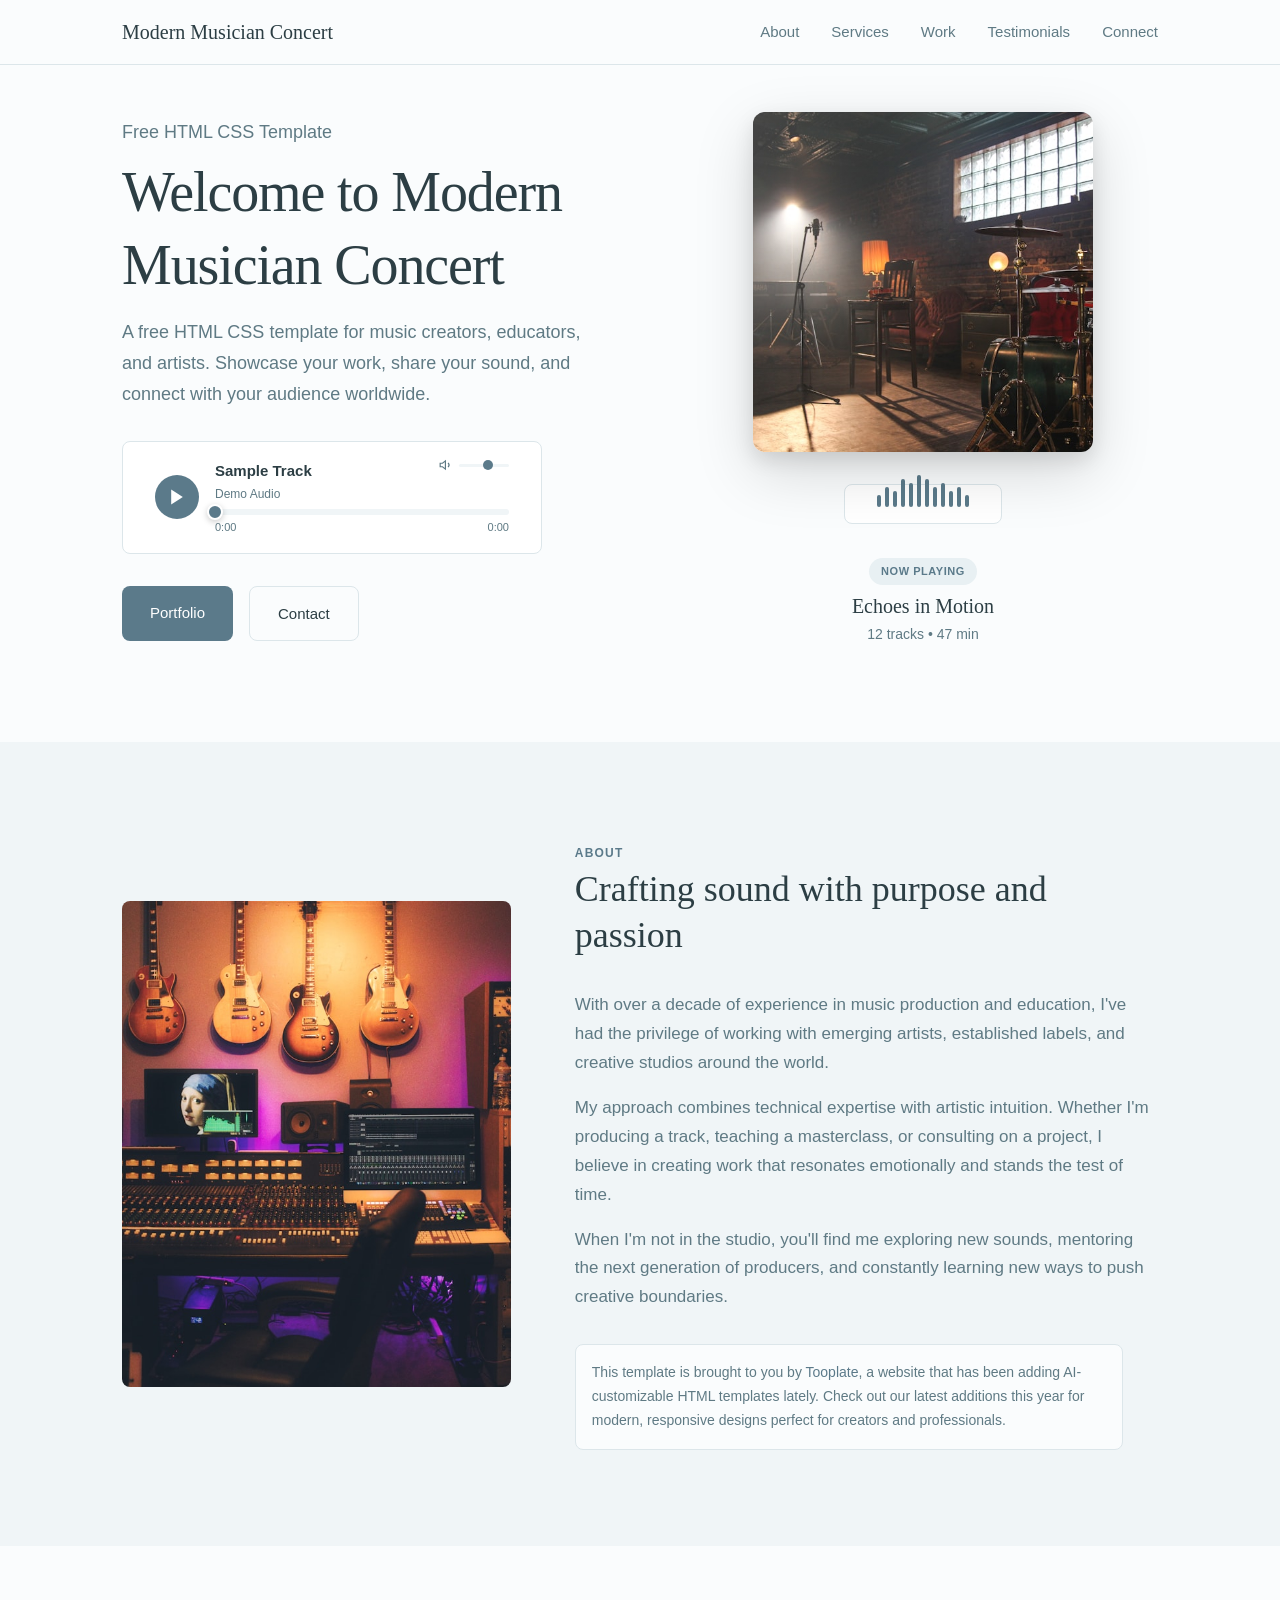
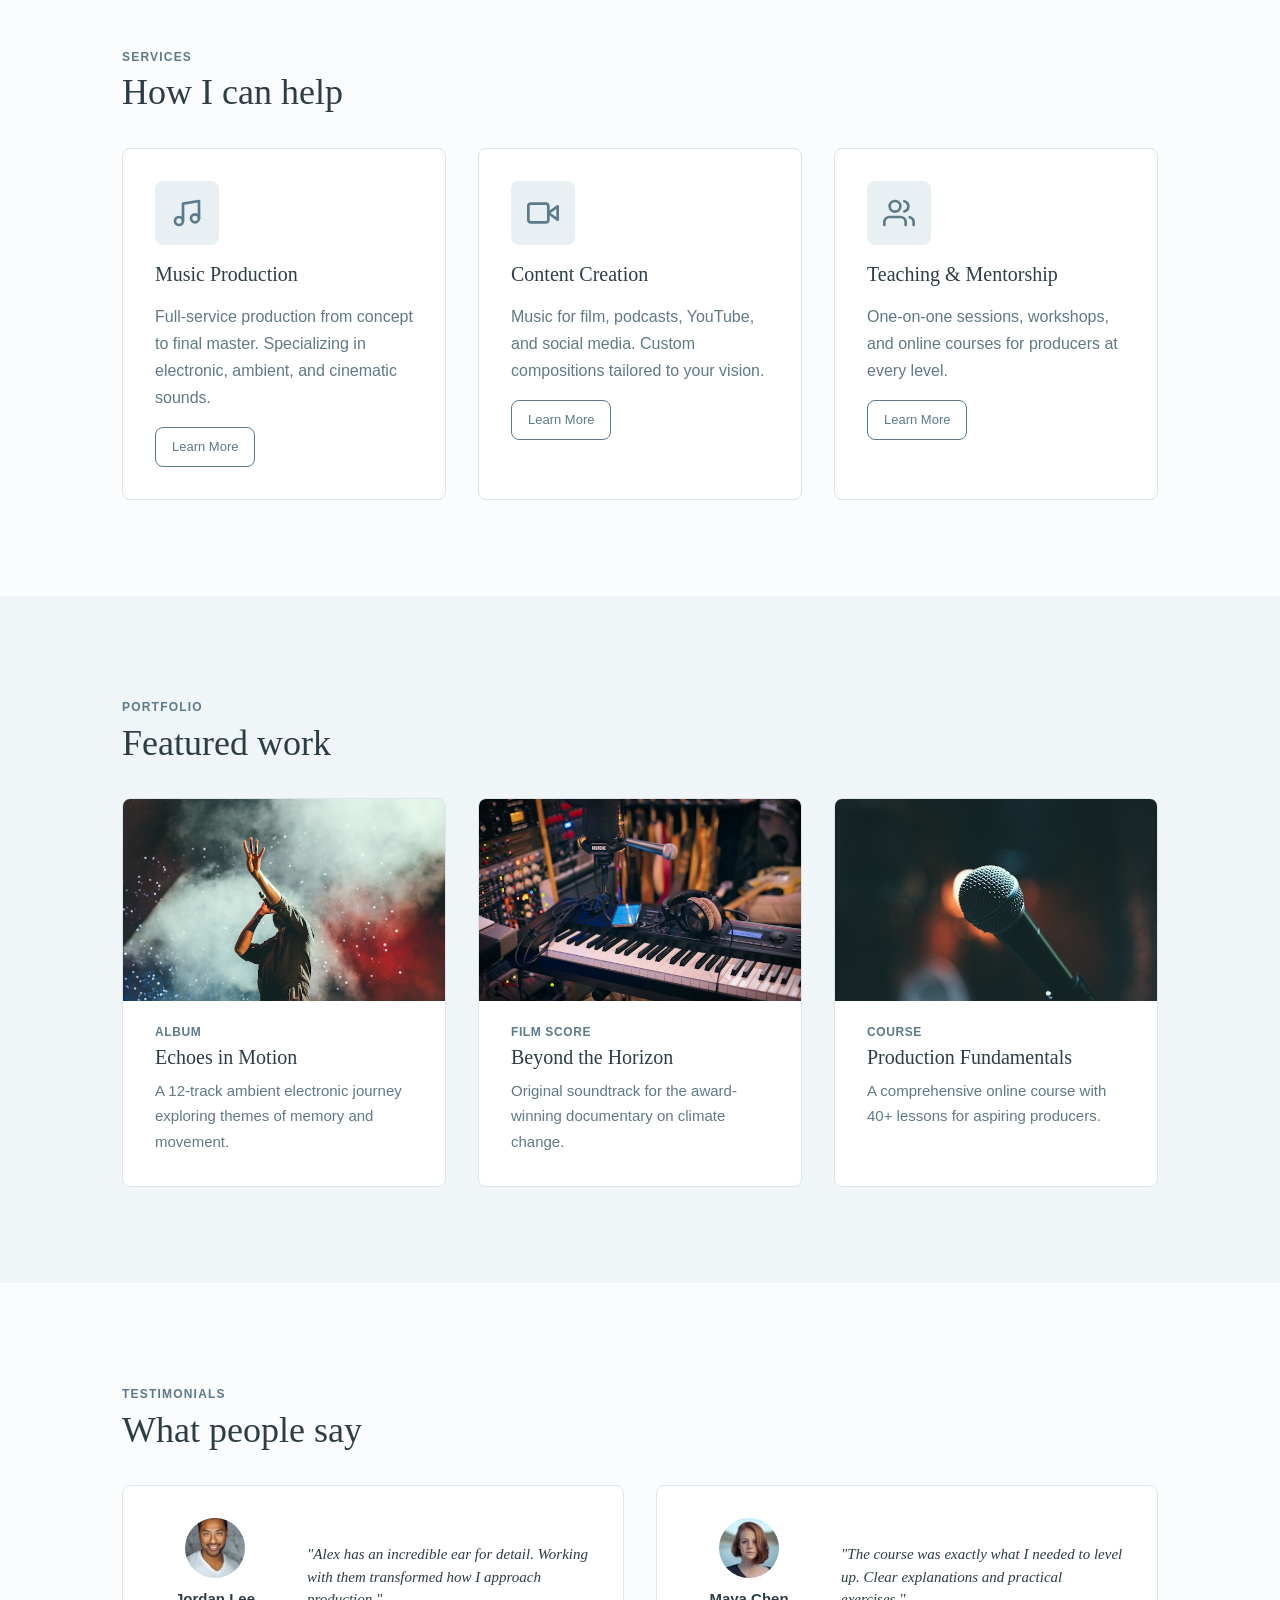
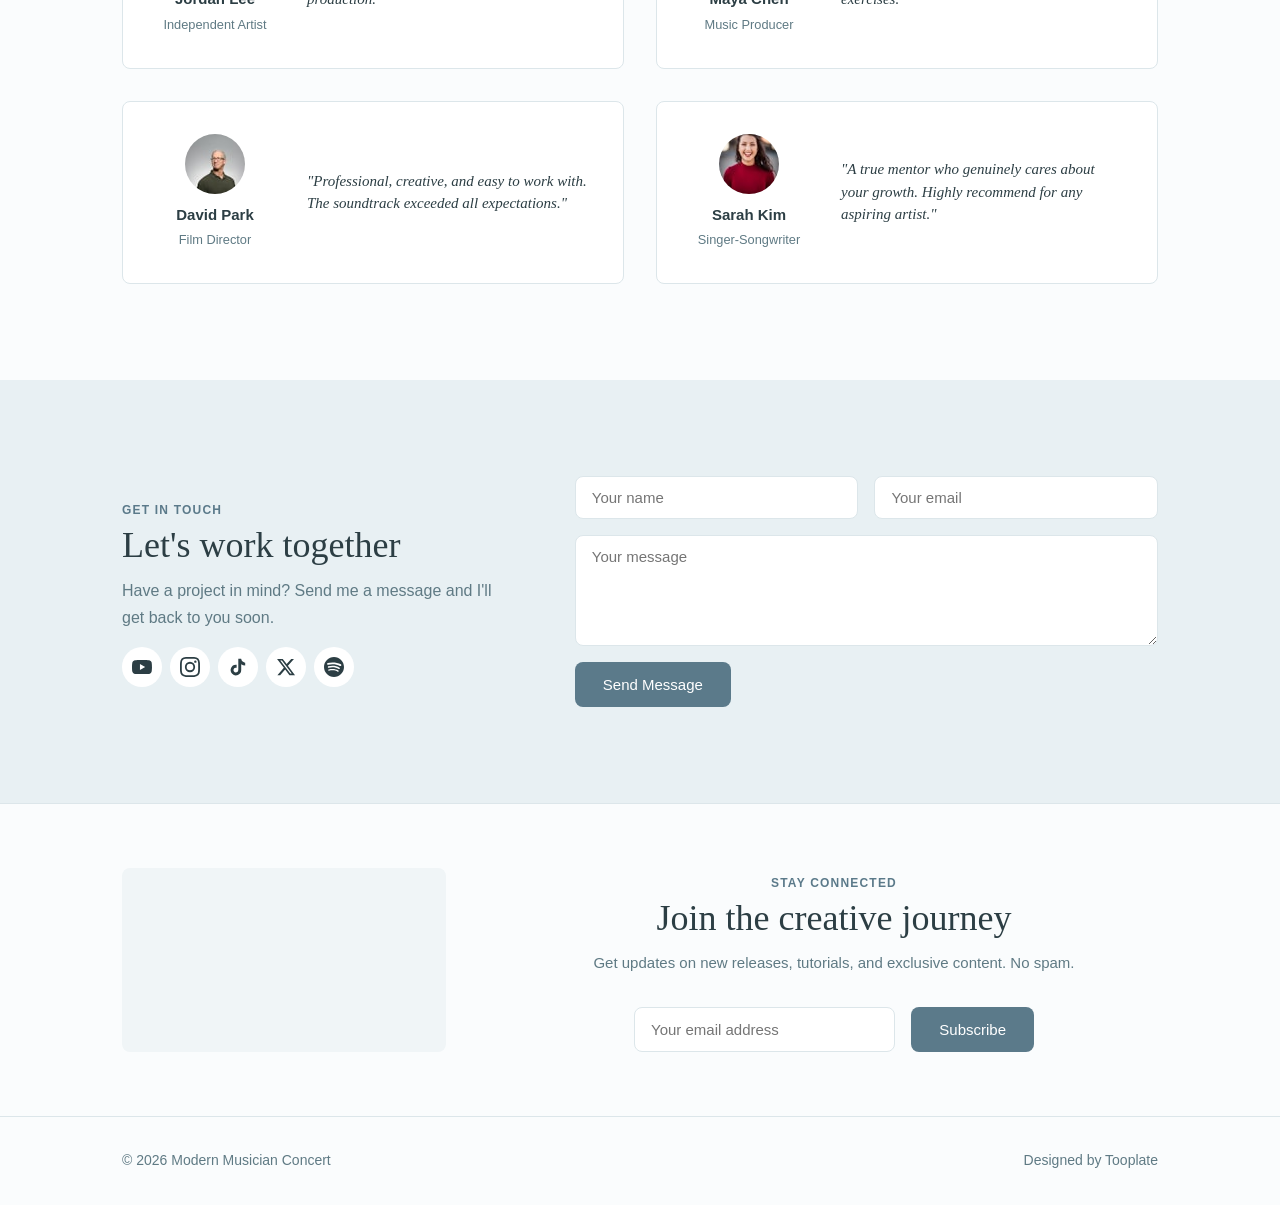
==== commit 2c77b4ac: "updated" ====
--- a/index.html
+++ b/index.html
@@ -8,7 +8,7 @@
     <link rel="stylesheet" href="tooplate-musician-style.css">
 <!--
 
-Tooplate 2155 Modern Musician
+Tooplate 2155 Modern Musician Concert
 
 https://www.tooplate.com/view/2155-modern-musician
 
@@ -20,7 +20,7 @@
     <!-- Header -->
     <header class="header">
         <div class="container header-inner">
-            <a href="#" class="logo">Modern Musician</a>
+            <a href="#" class="logo">Modern Musician Concert</a>
             <button class="nav-toggle" aria-label="Toggle navigation" aria-expanded="false">
                 <span></span>
                 <span></span>
@@ -44,7 +44,7 @@
             <div class="hero-grid">
                 <div class="hero-content">
                     <p class="hero-tagline">Free HTML CSS Template</p>
-                    <h1>Welcome to Modern Musician</h1>
+                    <h1>Welcome to Modern Musician Concert</h1>
                     <p class="hero-description">A free HTML CSS template for music creators, educators, and artists. Showcase your work, share your sound, and connect with your audience worldwide.</p>
                     
                     <!-- Audio Player -->
@@ -134,7 +134,7 @@
             <div class="about-grid">
                 <div class="about-image">
                     <!-- Replace with your image -->
-                    <img src="images/musician-image-02.jpg" alt="Modern Musician portrait">
+                    <img src="images/musician-image-02.jpg" alt="Modern Musician Concertportrait">
                 </div>
                 <div class="about-text">
                     <span class="section-label">About</span>
@@ -363,7 +363,7 @@
     <!-- Footer -->
     <footer class="footer">
         <div class="container footer-content">
-            <p class="footer-copyright">© 2026 Modern Musician</p>
+            <p class="footer-copyright">© 2026 Modern Musician Concert</p>
             <a href="https://www.tooplate.com" rel="nofollow" class="footer-credit">Designed by Tooplate</a>
         </div>
     </footer>
--- a/tooplate-musician-style.css
+++ b/tooplate-musician-style.css
@@ -1,7 +1,7 @@
 @charset "utf-8";
 /* CSS Document 
 
-Tooplate 2155 Modern Musician
+Tooplate 2155 Modern Musician Concert
 
 https://www.tooplate.com/view/2155-modern-musician
 
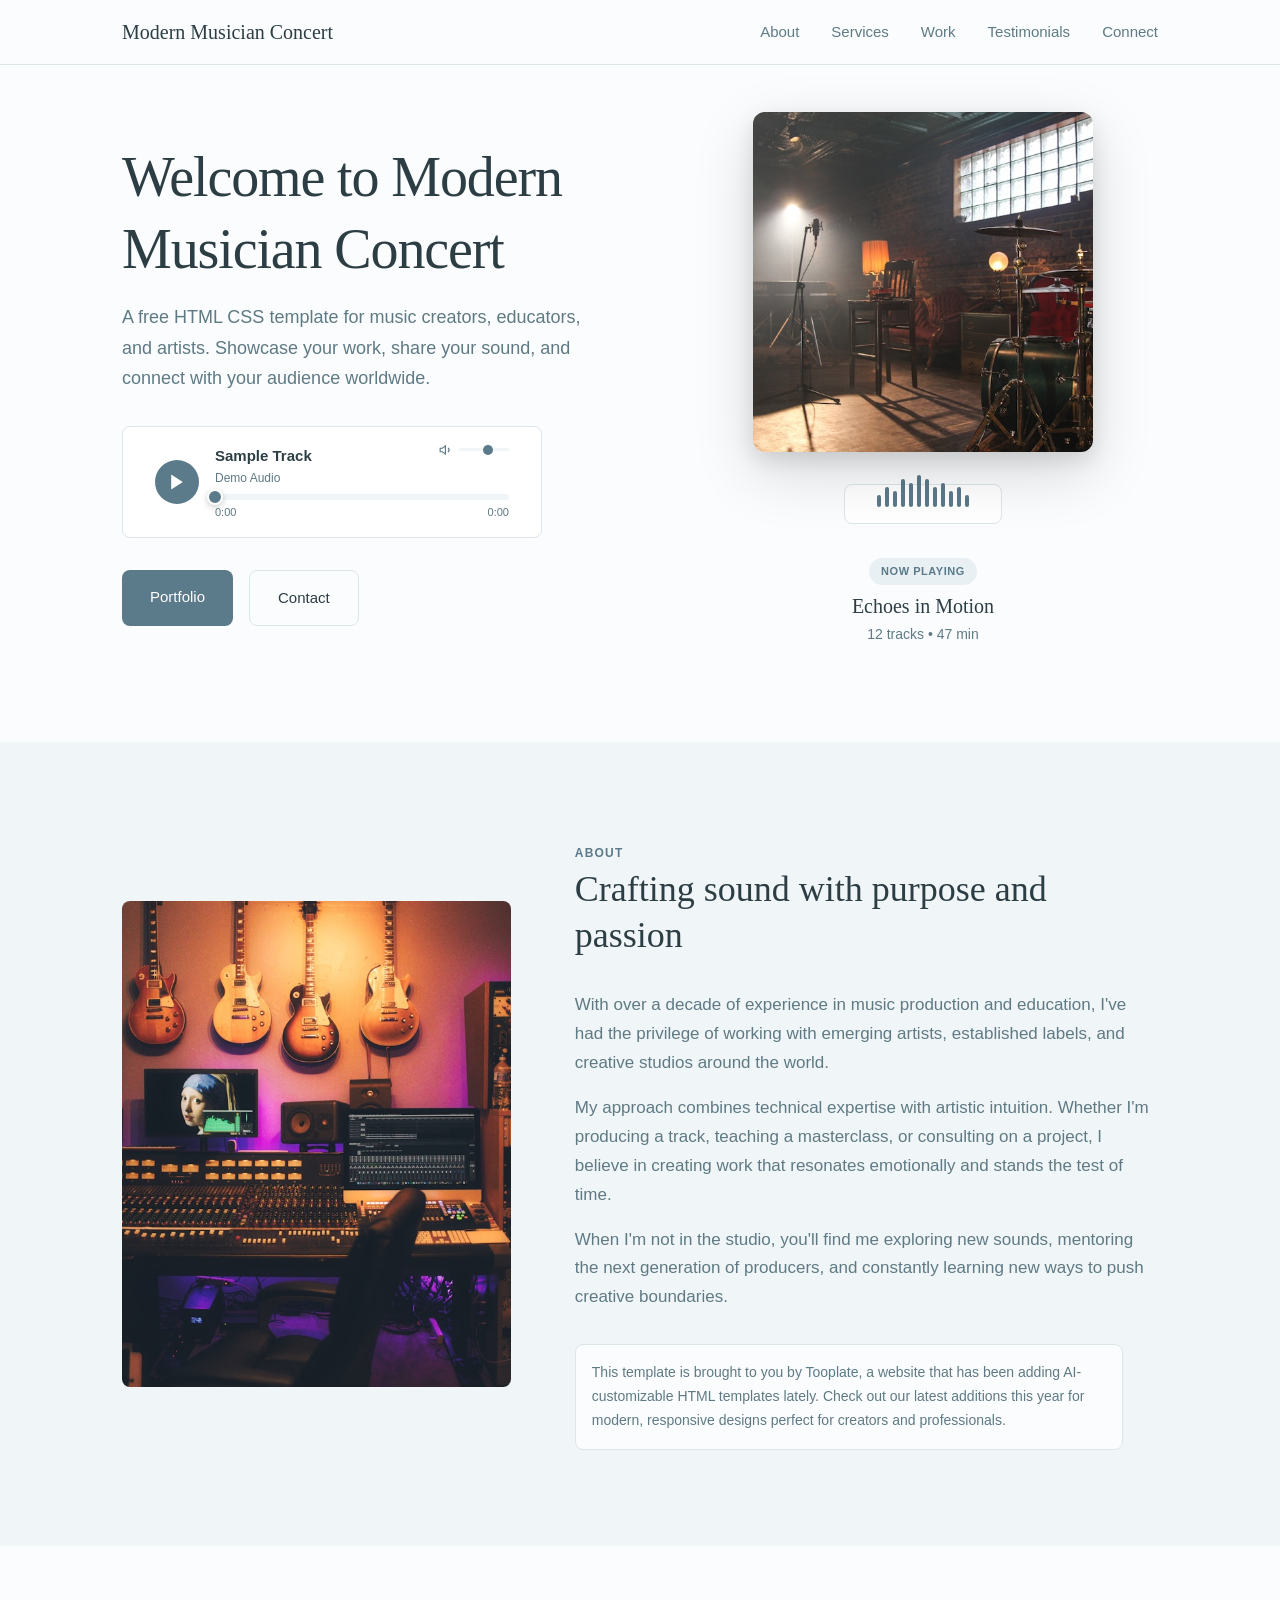
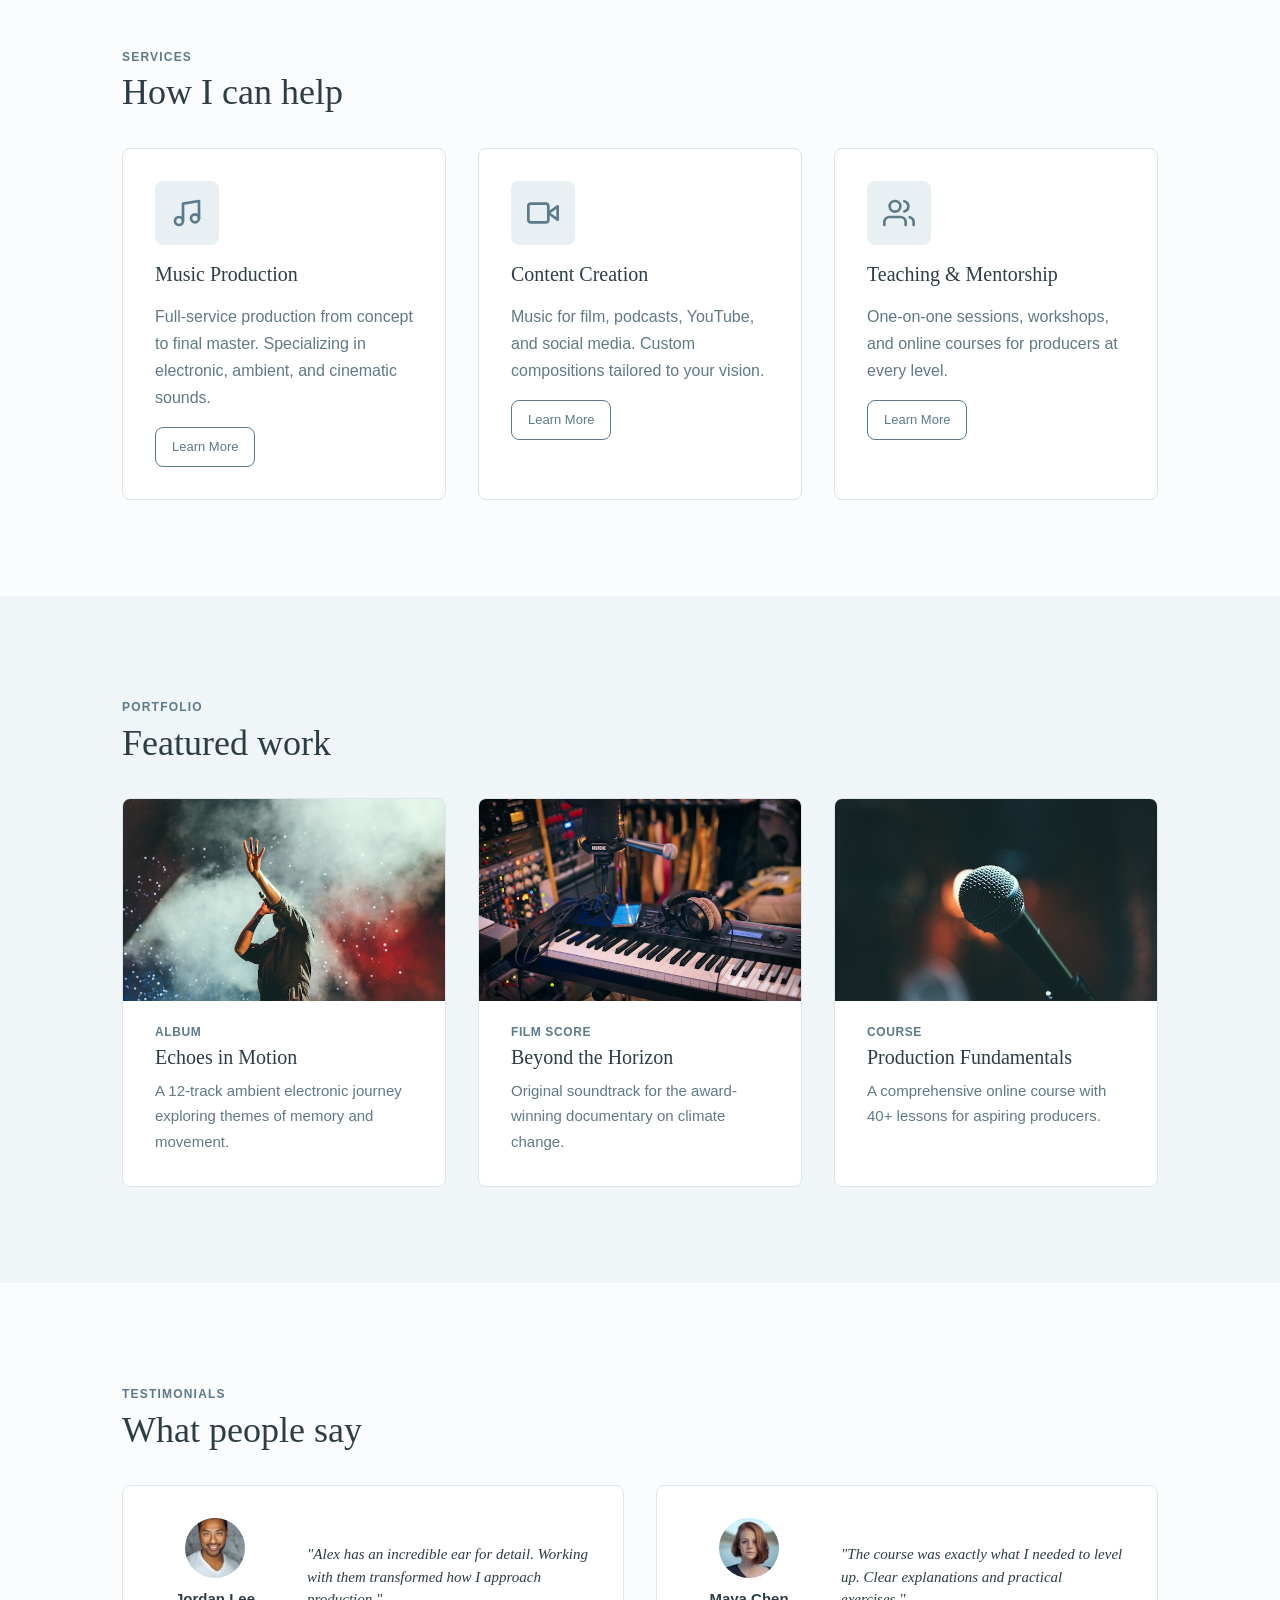
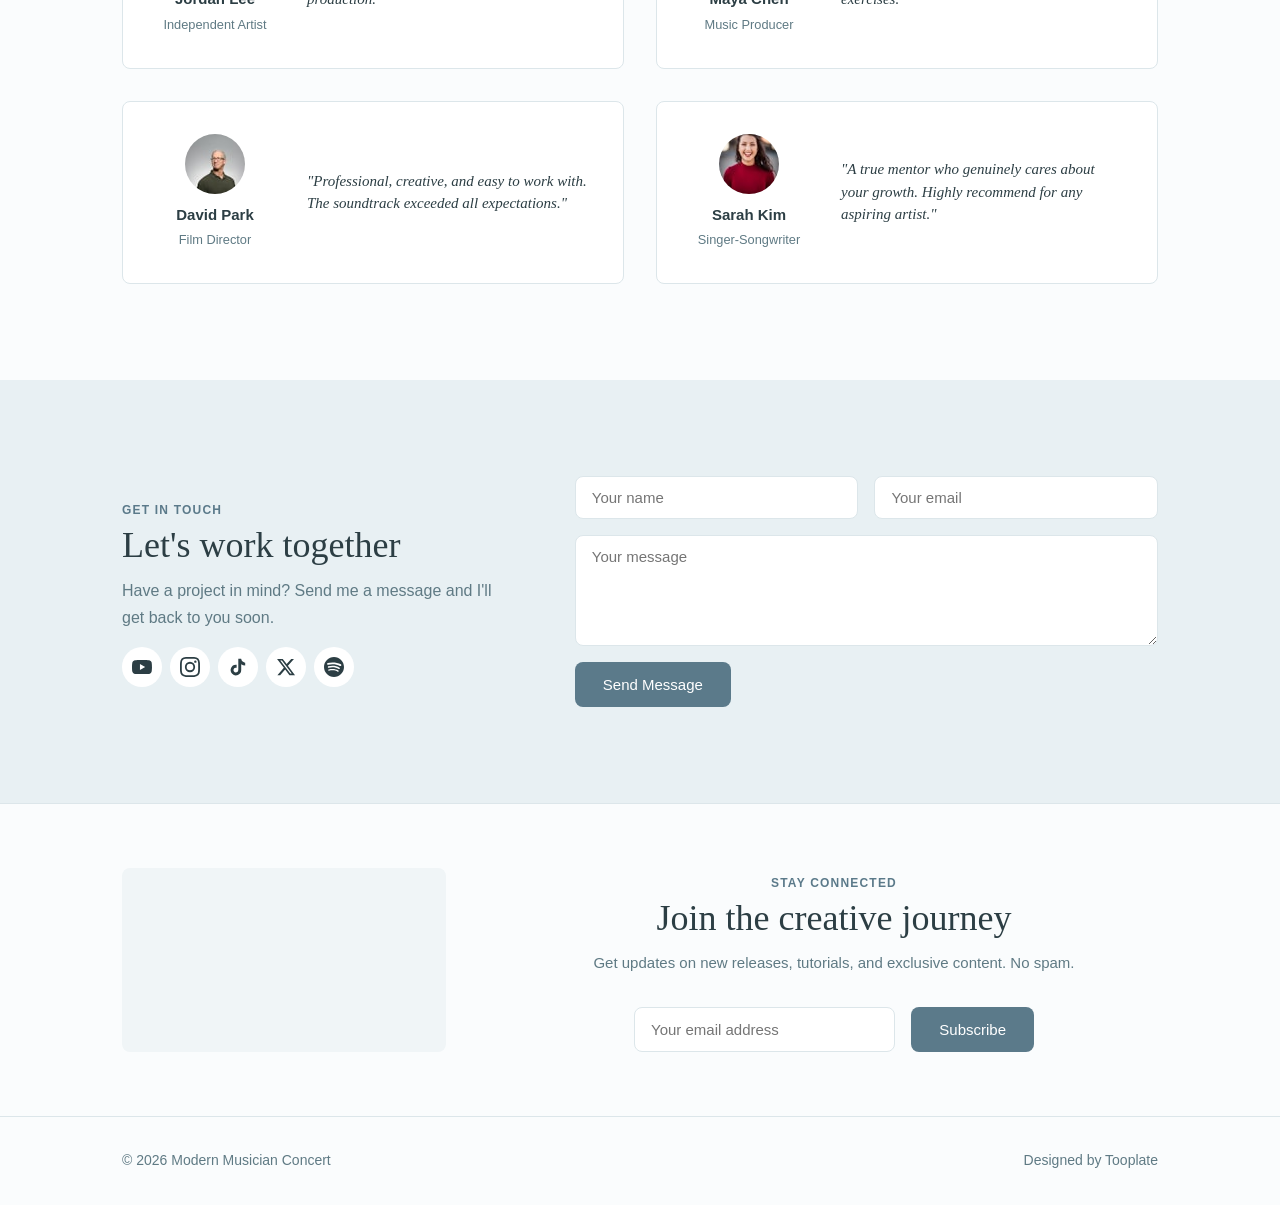
==== commit 557d2f5f: "updated" ====
--- a/index.html
+++ b/index.html
@@ -43,7 +43,7 @@
         <div class="container">
             <div class="hero-grid">
                 <div class="hero-content">
-                    <p class="hero-tagline">Free HTML CSS Template</p>
+                    <p class="hero-tagline"></p>
                     <h1>Welcome to Modern Musician Concert</h1>
                     <p class="hero-description">A free HTML CSS template for music creators, educators, and artists. Showcase your work, share your sound, and connect with your audience worldwide.</p>
                     
